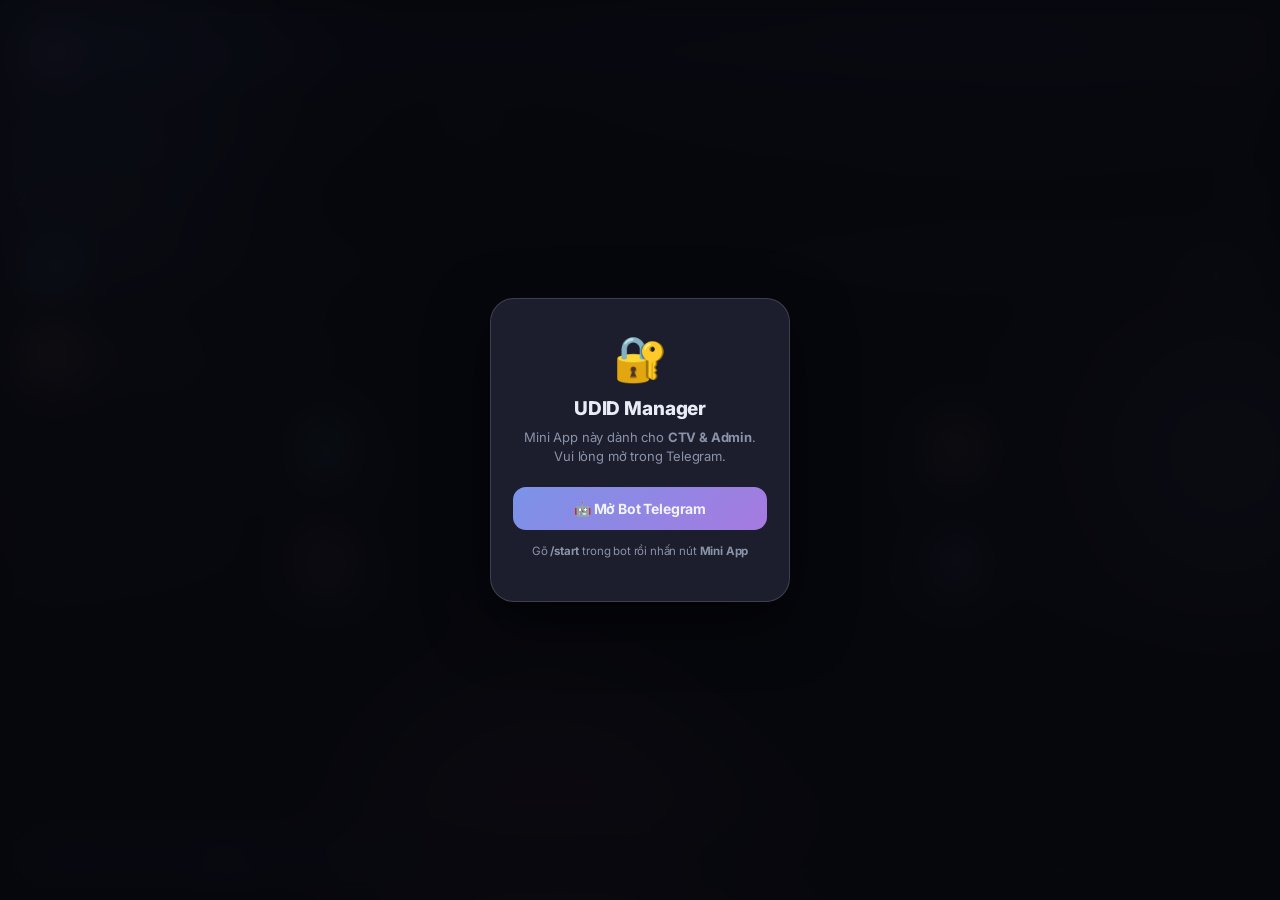
==== index.html @ 90523b60 "Add files via upload" ====
<!doctype html>
<html lang="vi">

<head>
    <meta charset="utf-8" />
    <meta name="viewport"
        content="width=device-width,initial-scale=1,maximum-scale=1,user-scalable=no,viewport-fit=cover" />
    <meta name="theme-color" content="#07080d" />
    <title>UDID Manager</title>
    <link rel="preconnect" href="https://fonts.gstatic.com" crossorigin>
    <link href="https://fonts.googleapis.com/css2?family=Inter:wght@400;500;600;700;800;900&display=swap"
        rel="stylesheet">
    <link rel="stylesheet" href="styles.css?v=2">
    <script src="https://telegram.org/js/telegram-web-app.js"></script>
</head>

<body>

    <div id="aurora"><span class="blob b1"></span><span class="blob b2"></span><span class="blob b3"></span></div>

    <!-- TOPBAR -->
    <header class="topbar">
        <div class="user-card">
            <div class="avatar" id="avatar">?</div>
            <div class="user-meta">
                <div class="user-name" id="userName">Đang tải...</div>
                <div class="user-id" id="userId">—</div>
            </div>
            <div class="role-pill" id="rolePill">—</div>
        </div>

        <div class="stats-strip">
            <div class="stat-chip"><span class="sv" id="stBalance">—</span><span class="sl">Số dư</span></div>
            <div class="stat-chip"><span class="sv" id="stCanVip1">—</span><span class="sl">Vip1 còn</span></div>
            <div class="stat-chip"><span class="sv" id="stCanVip2">—</span><span class="sl">Vip2 còn</span></div>
        </div>
    </header>

    <!-- BOTTOM TABS -->
    <nav class="tabs" id="tabsBar">
        <button class="tab active" data-tab="home">
            <span class="tab-ico"><svg viewBox="0 0 24 24" fill="none">
                    <path d="M3 12l9-9 9 9" stroke="currentColor" stroke-width="1.7" stroke-linecap="round"
                        stroke-linejoin="round" />
                    <path d="M5 10v9a1 1 0 0 0 1 1h4v-5h4v5h4a1 1 0 0 0 1-1v-9" stroke="currentColor" stroke-width="1.7"
                        stroke-linejoin="round" />
                </svg></span>
            <label>Trang chủ</label>
        </button>
        <button class="tab" data-tab="approve">
            <span class="tab-ico"><svg viewBox="0 0 24 24" fill="none">
                    <path d="M9 12l2 2 4-4" stroke="currentColor" stroke-width="1.8" stroke-linecap="round"
                        stroke-linejoin="round" />
                    <circle cx="12" cy="12" r="8.5" stroke="currentColor" stroke-width="1.6" />
                </svg></span>
            <label>Duyệt</label>
        </button>
        <button class="tab" data-tab="more">
            <span class="tab-ico"><svg viewBox="0 0 24 24" fill="none">
                    <circle cx="5" cy="12" r="1.5" fill="currentColor" />
                    <circle cx="12" cy="12" r="1.5" fill="currentColor" />
                    <circle cx="19" cy="12" r="1.5" fill="currentColor" />
                </svg></span>
            <label>Khác</label>
        </button>
        <button class="tab admin-only" data-tab="admin" hidden>
            <span class="tab-ico"><svg viewBox="0 0 24 24" fill="none">
                    <path d="M12 2l2.4 4.9 5.4.8-3.9 3.8 1 5.4L12 14.4l-4.9 2.5 1-5.4L4.2 7.7l5.4-.8L12 2z"
                        stroke="currentColor" stroke-width="1.6" stroke-linejoin="round" />
                </svg></span>
            <label>Admin</label>
        </button>
    </nav>

    <main>

        <!-- ══ HOME ══ -->
        <section class="page active" id="page-home">
            <div class="page-head">
                <h2>Xin chào 👋</h2>
                <button class="btn-icon" id="refreshBtn" title="Làm mới">
                    <svg viewBox="0 0 24 24" fill="none">
                        <path d="M5 12a7 7 0 1 0 2-4.9" stroke="currentColor" stroke-width="1.8"
                            stroke-linecap="round" />
                        <path d="M5 5v5h5" stroke="currentColor" stroke-width="1.8" stroke-linecap="round"
                            stroke-linejoin="round" />
                    </svg>
                </button>
            </div>

            <!-- Balance card -->
            <div class="info-card" id="balCard">
                <div class="ic-icon" style="background:linear-gradient(135deg,#3fbf96,#5b93d4)">
                    <svg viewBox="0 0 24 24" fill="none">
                        <circle cx="12" cy="12" r="9" stroke="currentColor" stroke-width="1.6" />
                        <path
                            d="M12 7v1.5M12 15.5V17M9 10.5c0-1.4 1.3-2.5 3-2.5s3 1.1 3 2.5-1.3 2.5-3 2.5-3 1.1-3 2.5S10.7 17.5 12 17.5s3-1.1 3-2.5"
                            stroke="currentColor" stroke-width="1.5" stroke-linecap="round" />
                    </svg>
                </div>
                <div class="ic-body">
                    <p class="ic-label">Số dư tài khoản</p>
                    <p class="ic-val" id="balCardVal">—</p>
                </div>
                <button class="btn-sm" id="napBtn">💳 Nạp</button>
            </div>

            <!-- Price info -->
            <div class="info-card">
                <div class="ic-icon" style="background:linear-gradient(135deg,#c9a14a,#e87a9c)">
                    <svg viewBox="0 0 24 24" fill="none">
                        <path d="M6 16.5 8.2 7l3.8 3.2L15.8 7 18 16.5H6z" stroke="currentColor" stroke-width="1.6"
                            stroke-linejoin="round" />
                    </svg>
                </div>
                <div class="ic-body">
                    <p class="ic-label">Giá duyệt hôm nay</p>
                    <p class="ic-val" id="priceVal">Vip1: — · Vip2: —</p>
                </div>
            </div>

            <!-- Quick action buttons -->
            <div class="quick-grid">
                <button class="quick-btn" data-go="approve" data-focus="vip1">
                    <span class="qb-ico" style="background:linear-gradient(135deg,#3fbf96,#5b93d4)">
                        <svg viewBox="0 0 24 24" fill="none">
                            <path d="M9 12l2 2 4-4" stroke="currentColor" stroke-width="1.8" stroke-linecap="round"
                                stroke-linejoin="round" />
                            <circle cx="12" cy="12" r="8.5" stroke="currentColor" stroke-width="1.6" />
                        </svg>
                    </span>
                    <span>Duyệt Vip1</span>
                </button>
                <button class="quick-btn" data-go="approve" data-focus="vip2">
                    <span class="qb-ico" style="background:linear-gradient(135deg,#c9a14a,#e87a9c)">
                        <svg viewBox="0 0 24 24" fill="none">
                            <path d="M12 2l2.4 4.9 5.4.8-3.9 3.8 1 5.4L12 14.4l-4.9 2.5 1-5.4L4.2 7.7l5.4-.8L12 2z"
                                stroke="currentColor" stroke-width="1.6" stroke-linejoin="round" />
                        </svg>
                    </span>
                    <span>Duyệt Vip2</span>
                </button>
                <button class="quick-btn" data-go="approve" data-focus="delete">
                    <span class="qb-ico" style="background:linear-gradient(135deg,#e85a78,#a67ae0)">
                        <svg viewBox="0 0 24 24" fill="none">
                            <path d="M3 6h18M8 6V4h8v2M19 6l-1 14H6L5 6" stroke="currentColor" stroke-width="1.7"
                                stroke-linecap="round" stroke-linejoin="round" />
                        </svg>
                    </span>
                    <span>Xóa UDID</span>
                </button>
                <button class="quick-btn" data-go="approve" data-focus="replace">
                    <span class="qb-ico" style="background:linear-gradient(135deg,#7b93e8,#a67ae0)">
                        <svg viewBox="0 0 24 24" fill="none">
                            <path d="M5 12a7 7 0 1 0 2-4.9" stroke="currentColor" stroke-width="1.7"
                                stroke-linecap="round" />
                            <path d="M5 5v5h5" stroke="currentColor" stroke-width="1.7" stroke-linecap="round"
                                stroke-linejoin="round" />
                        </svg>
                    </span>
                    <span>Replace</span>
                </button>
            </div>
        </section>

        <!-- ══ DUYỆT ══ -->
        <section class="page" id="page-approve">
            <div class="page-head">
                <h2>Duyệt UDID</h2>
            </div>

            <div class="form-card">
                <label class="form-label">UDID / UUID khách hàng</label>
                <div class="input-row">
                    <input id="udidInput" type="text" placeholder="00008020-000D2D081A92002E" autocomplete="off"
                        autocorrect="off" autocapitalize="none" spellcheck="false" />
                    <button class="btn-icon" id="pasteBtn" title="Dán">
                        <svg viewBox="0 0 24 24" fill="none">
                            <rect x="8" y="4" width="13" height="17" rx="2" stroke="currentColor" stroke-width="1.6" />
                            <path d="M5 7H4a2 2 0 0 0-2 2v10a2 2 0 0 0 2 2h10a2 2 0 0 0 2-2v-1" stroke="currentColor"
                                stroke-width="1.6" stroke-linecap="round" />
                        </svg>
                    </button>
                </div>

                <!-- Nút duyệt chính -->
                <div class="btn-group" id="approveActions">
                    <button class="btn-approve vip1" id="btnVip1">👤 Duyệt Vip1</button>
                    <button class="btn-approve vip2" id="btnVip2">🔥 Duyệt Vip2</button>
                </div>

                <!-- Nút phụ -->
                <div class="btn-group-sm">
                    <button class="btn-sm-outline" id="btnNangvip">⬆️ Nâng Vip1→2</button>
                    <button class="btn-sm-outline danger" id="btnDelete">🗑️ Xóa</button>
                </div>

                <!-- Replace: ô UDID mới -->
                <div id="replaceSection">
                    <label class="form-label" style="margin-top:14px">UDID mới (để replace)</label>
                    <div class="input-row">
                        <input id="udidNewInput" type="text" placeholder="UDID mới..." autocomplete="off"
                            autocorrect="off" autocapitalize="none" spellcheck="false" />
                        <button class="btn-icon" id="pasteNewBtn" title="Dán mới">
                            <svg viewBox="0 0 24 24" fill="none">
                                <rect x="8" y="4" width="13" height="17" rx="2" stroke="currentColor"
                                    stroke-width="1.6" />
                                <path d="M5 7H4a2 2 0 0 0-2 2v10a2 2 0 0 0 2 2h10a2 2 0 0 0 2-2v-1"
                                    stroke="currentColor" stroke-width="1.6" stroke-linecap="round" />
                            </svg>
                        </button>
                    </div>
                    <button class="btn-sm-outline" id="btnReplace" style="width:100%;margin-top:8px">🔄 Replace
                        UDID</button>
                </div>
            </div>

            <!-- Kết quả -->
            <div id="resultBox" class="result-box" hidden></div>
        </section>

        <!-- ══ KHÁC ══ -->
        <section class="page" id="page-more">
            <div class="page-head">
                <h2>Khác</h2>
            </div>

            <div class="list-cards">
                <div class="list-card" data-action="myid">
                    <div class="lc-icon" style="background:linear-gradient(135deg,#5b78d4,#7b93e8)">
                        <svg viewBox="0 0 24 24" fill="none">
                            <rect x="4" y="5" width="16" height="14" rx="2.5" stroke="currentColor"
                                stroke-width="1.6" />
                            <path d="M8 10h3.5M8 14h8" stroke="currentColor" stroke-width="1.5"
                                stroke-linecap="round" />
                        </svg>
                    </div>
                    <div>
                        <h5>ID Telegram của tôi</h5>
                        <p id="myidDisp">—</p>
                    </div>
                    <span class="lc-arr">copy</span>
                </div>

                <div class="list-card" data-action="myquota">
                    <div class="lc-icon" style="background:linear-gradient(135deg,#3fbf96,#5b93d4)">
                        <svg viewBox="0 0 24 24" fill="none">
                            <circle cx="12" cy="12" r="9" stroke="currentColor" stroke-width="1.6" />
                            <path
                                d="M12 7v1.5M12 15.5V17M9 10.5c0-1.4 1.3-2.5 3-2.5s3 1.1 3 2.5-1.3 2.5-3 2.5-3 1.1-3 2.5S10.7 17.5 12 17.5s3-1.1 3-2.5"
                                stroke="currentColor" stroke-width="1.5" stroke-linecap="round" />
                        </svg>
                    </div>
                    <div>
                        <h5>Số dư & Quota</h5>
                        <p id="quotaDisp">—</p>
                    </div>
                    <span class="lc-arr">›</span>
                </div>

                <div class="list-card" data-action="nap">
                    <div class="lc-icon" style="background:linear-gradient(135deg,#e6c15a,#3fbf96)">
                        <svg viewBox="0 0 24 24" fill="none">
                            <rect x="2" y="6" width="20" height="14" rx="2" stroke="currentColor" stroke-width="1.6" />
                            <path d="M2 10h20" stroke="currentColor" stroke-width="1.6" />
                            <path d="M6 15h4" stroke="currentColor" stroke-width="1.5" stroke-linecap="round" />
                        </svg>
                    </div>
                    <div>
                        <h5>Nạp tiền VND</h5>
                        <p>Tạo QR chuyển khoản</p>
                    </div>
                    <span class="lc-arr">›</span>
                </div>

                <div class="list-card" data-action="napusdt">
                    <div class="lc-icon" style="background:linear-gradient(135deg,#3fbf96,#7b93e8)">
                        <svg viewBox="0 0 24 24" fill="none">
                            <circle cx="12" cy="12" r="9" stroke="currentColor" stroke-width="1.6" />
                            <path d="M8.5 9.5h7M8.5 14.5h7M12 7v2M12 15v2" stroke="currentColor" stroke-width="1.5"
                                stroke-linecap="round" />
                        </svg>
                    </div>
                    <div>
                        <h5>Nạp USDT</h5>
                        <p>Binance Gift Card</p>
                    </div>
                    <span class="lc-arr">›</span>
                </div>

                <div class="list-card" data-action="contact">
                    <div class="lc-icon" style="background:linear-gradient(135deg,#a67ae0,#e87a9c)">
                        <svg viewBox="0 0 24 24" fill="none">
                            <path
                                d="M5 6.5A2.5 2.5 0 0 1 7.5 4h9A2.5 2.5 0 0 1 19 6.5v7a2.5 2.5 0 0 1-2.5 2.5H11l-4 3v-3H7.5A2.5 2.5 0 0 1 5 13.5v-7z"
                                stroke="currentColor" stroke-width="1.6" stroke-linejoin="round" />
                        </svg>
                    </div>
                    <div>
                        <h5>Liên hệ Admin</h5>
                        <p>Hỗ trợ · Báo lỗi</p>
                    </div>
                    <span class="lc-arr">›</span>
                </div>
            </div>
        </section>

        <!-- ══ ADMIN ══ -->
        <section class="page" id="page-admin">
            <div class="page-head">
                <h2>Admin</h2>
            </div>

            <div class="adm-section">Quản lý CTV</div>

            <div class="adm-card">
                <h4>Thêm CTV</h4>
                <input type="number" id="adm_ctv_id" placeholder="Telegram ID" />
                <input type="text" id="adm_ctv_name" placeholder="Tên CTV" />
                <button class="btn-adm primary" data-act="addctv">✅ Thêm CTV</button>
            </div>

            <div class="adm-card">
                <h4>Xóa CTV</h4>
                <input type="number" id="adm_ctv_del" placeholder="Telegram ID" />
                <button class="btn-adm danger" data-act="removectv">🗑️ Xóa CTV</button>
            </div>

            <div class="adm-card">
                <h4>Nạp tiền cho CTV</h4>
                <input type="number" id="adm_nap_id" placeholder="Telegram ID" />
                <input type="number" id="adm_nap_amount" placeholder="Số tiền (VND)" />
                <button class="btn-adm primary" data-act="nap_ctv">💰 Nạp tiền</button>
            </div>

            <div class="adm-section" style="margin-top:8px">Thông báo & Thống kê</div>

            <div class="adm-card">
                <h4>Broadcast cho CTV</h4>
                <textarea id="adm_broadcast" rows="3" placeholder="Nội dung tin nhắn..."></textarea>
                <button class="btn-adm primary" data-act="broadcast">📢 Gửi tất cả CTV</button>
            </div>

            <div class="adm-card">
                <h4>Thống kê UDID</h4>
                <p class="adm-desc">Xem tổng số UDID đang hoạt động trên hệ thống</p>
                <button class="btn-adm ghost" data-act="thongke">📊 Xem thống kê</button>
            </div>

            <div class="adm-section" style="margin-top:8px">Cài đặt giá</div>

            <div class="adm-card">
                <h4>Đặt giá duyệt</h4>
                <div class="adm-row">
                    <input type="number" id="adm_price_v1" placeholder="Giá Vip1 (VND)" />
                    <button class="btn-adm ghost" data-act="setprice_v1" style="white-space:nowrap">Set Vip1</button>
                </div>
                <div class="adm-row">
                    <input type="number" id="adm_price_v2" placeholder="Giá Vip2 (VND)" />
                    <button class="btn-adm ghost" data-act="setprice_v2" style="white-space:nowrap">Set Vip2</button>
                </div>
            </div>

        </section>

    </main>

    <!-- RESULT MODAL -->
    <div class="modal" id="modal" hidden>
        <div class="modal-card">
            <div class="modal-ico" id="modalIco">✅</div>
            <h3 id="modalTitle">Thành công</h3>
            <p id="modalBody"></p>
            <button class="btn-approve vip1" id="modalClose">Đóng</button>
        </div>
    </div>

    <div class="toast" id="toast"></div>
    <div class="loader" id="loader" hidden>
        <div class="spinner"></div>
    </div>

    <script src="app.js?v=2"></script>
</body>

</html>
---- styles.css ----
/* UDID Manager Mini App — CTV/Admin only */
:root {
    --bg: var(--tg-theme-bg-color, #07080d);
    --bg2: var(--tg-theme-secondary-bg-color, #0e1019);
    --text: var(--tg-theme-text-color, #d6dbe8);
    --text-s: #e8ecf6;
    --hint: var(--tg-theme-hint-color, #8b93a8);
    --iris: #7b93e8;
    --violet: #a67ae0;
    --rose: #e87a9c;
    --amber: #e6c15a;
    --mint: #3fbf96;
    --danger: #e85a78;
    --g1: rgba(255, 255, 255, .045);
    --g2: rgba(255, 255, 255, .08);
    --gb: rgba(255, 255, 255, .09);
    --gbh: rgba(255, 255, 255, .16);
    --shd: 0 4px 14px rgba(0, 0, 0, .3), 0 12px 32px rgba(0, 0, 0, .4);
    --ref: inset 0 1px 0 rgba(255, 255, 255, .1), inset 0 -1px 1px rgba(0, 0, 0, .15);
    --r-xl: 24px;
    --r-lg: 20px;
    --r-md: 16px;
    --r-sm: 12px;
    --ease-s: cubic-bezier(.34, 1.56, .64, 1);
    --ease-o: cubic-bezier(.2, .9, .2, 1);
}

*,
*::before,
*::after {
    box-sizing: border-box;
    -webkit-tap-highlight-color: transparent
}

[hidden] {
    display: none !important
}

html,
body {
    margin: 0;
    padding: 0
}

button,
input,
textarea {
    font-family: inherit
}

body {
    font-family: 'Inter', -apple-system, BlinkMacSystemFont, sans-serif;
    background: var(--bg);
    color: var(--text);
    overflow-x: hidden;
    -webkit-font-smoothing: antialiased;
    letter-spacing: -.01em;
    padding: 0 0 160px;
    min-height: 100vh;
}

/* aurora */
#aurora {
    position: fixed;
    inset: 0;
    z-index: -1;
    overflow: hidden;
    pointer-events: none;
    background: radial-gradient(900px 600px at 80% -5%, rgba(108, 140, 255, .2), transparent 60%),
        radial-gradient(700px 500px at -5% 40%, rgba(177, 108, 255, .16), transparent 60%),
        radial-gradient(600px 500px at 55% 110%, rgba(255, 107, 154, .14), transparent 60%),
        var(--bg)
}

.blob {
    position: absolute;
    border-radius: 50%;
    filter: blur(72px);
    opacity: .5;
    animation: fl 22s ease-in-out infinite;
    will-change: transform
}

.b1 {
    width: 360px;
    height: 360px;
    background: var(--iris);
    top: -80px;
    left: -80px
}

.b2 {
    width: 280px;
    height: 280px;
    background: var(--violet);
    top: 35%;
    right: -90px;
    animation-delay: -8s
}

.b3 {
    width: 320px;
    height: 320px;
    background: var(--rose);
    bottom: -120px;
    left: 30%;
    animation-delay: -15s
}

@keyframes fl {

    0%,
    100% {
        transform: translate(0, 0) scale(1)
    }

    33% {
        transform: translate(30px, -25px) scale(1.06)
    }

    66% {
        transform: translate(-18px, 22px) scale(.96)
    }
}

/* topbar */
.topbar {
    padding: max(14px, env(safe-area-inset-top)) 14px 6px
}

.user-card {
    display: grid;
    grid-template-columns: 50px 1fr auto;
    gap: 12px;
    align-items: center;
    padding: 12px 14px;
    background: linear-gradient(135deg, rgba(108, 140, 255, .22), rgba(177, 108, 255, .16) 55%, rgba(255, 107, 154, .12));
    border: 1px solid var(--gbh);
    border-radius: var(--r-lg);
    backdrop-filter: blur(22px) saturate(1.6);
    -webkit-backdrop-filter: blur(22px) saturate(1.6);
    box-shadow: var(--shd), var(--ref);
    overflow: hidden;
    animation: sd .6s var(--ease-o) both;
}

@keyframes sd {
    from {
        opacity: 0;
        transform: translateY(-12px)
    }

    to {
        opacity: 1;
        transform: none
    }
}

.avatar {
    width: 50px;
    height: 50px;
    border-radius: 50%;
    background: linear-gradient(135deg, var(--iris), var(--violet));
    display: flex;
    align-items: center;
    justify-content: center;
    font-weight: 800;
    font-size: 19px;
    color: #fff;
    box-shadow: 0 5px 18px rgba(108, 140, 255, .55);
    overflow: hidden;
}

.avatar img {
    width: 100%;
    height: 100%;
    object-fit: cover;
    border-radius: 50%
}

.user-meta {
    min-width: 0
}

.user-name {
    font-weight: 700;
    font-size: 15px;
    white-space: nowrap;
    overflow: hidden;
    text-overflow: ellipsis;
    color: var(--text-s)
}

.user-id {
    font-size: 11px;
    color: var(--hint);
    font-family: ui-monospace, monospace;
    margin-top: 2px
}

.role-pill {
    padding: 6px 10px;
    border-radius: 999px;
    font-size: 11px;
    font-weight: 800;
    white-space: nowrap;
    background: rgba(255, 210, 95, .15);
    color: var(--amber);
    border: 1px solid rgba(255, 210, 95, .35);
}

.role-pill.admin {
    background: linear-gradient(135deg, rgba(255, 210, 95, .3), rgba(255, 107, 154, .2));
    color: #ffe48a;
    border-color: rgba(255, 210, 95, .5)
}

.role-pill.ctv {
    background: rgba(123, 147, 232, .18);
    color: var(--iris);
    border-color: rgba(123, 147, 232, .35)
}

/* stats */
.stats-strip {
    display: grid;
    grid-template-columns: repeat(3, 1fr);
    gap: 8px;
    margin: 10px 14px 4px;
    animation: sd .7s .1s var(--ease-o) both
}

.stat-chip {
    background: var(--g1);
    border: 1px solid var(--gb);
    backdrop-filter: blur(14px);
    -webkit-backdrop-filter: blur(14px);
    border-radius: var(--r-md);
    padding: 9px 10px;
    display: flex;
    flex-direction: column;
    gap: 2px;
    box-shadow: var(--ref);
}

.stat-chip .sv {
    font-size: 15px;
    font-weight: 800;
    color: var(--text-s);
    line-height: 1
}

.stat-chip .sl {
    font-size: 9.5px;
    color: var(--hint);
    font-weight: 600;
    letter-spacing: .04em;
    text-transform: uppercase
}

/* tabs */
.tabs {
    position: fixed;
    bottom: max(12px, env(safe-area-inset-bottom));
    left: 14px;
    right: 14px;
    z-index: 200;
    display: grid;
    grid-template-columns: repeat(3, 1fr);
    gap: 4px;
    padding: 5px;
    background: rgba(12, 14, 22, .65);
    backdrop-filter: blur(28px) saturate(1.6);
    -webkit-backdrop-filter: blur(28px) saturate(1.6);
    border: 1px solid var(--gbh);
    border-radius: 20px;
    box-shadow: 0 12px 36px rgba(0, 0, 0, .5), var(--ref);
}

.tabs.with-admin {
    grid-template-columns: repeat(4, 1fr)
}

.tab {
    background: transparent;
    border: 0;
    color: var(--hint);
    padding: 8px 4px;
    border-radius: 14px;
    display: flex;
    flex-direction: column;
    align-items: center;
    gap: 3px;
    font-size: 10px;
    font-weight: 600;
    cursor: pointer;
    transition: color .25s, background .25s;
}

.tab .tab-ico {
    width: 21px;
    height: 21px;
    display: block;
    line-height: 0;
    transition: transform .3s var(--ease-s), color .2s;
    color: inherit
}

.tab .tab-ico svg {
    width: 100%;
    height: 100%;
    display: block
}

.tab.active {
    color: var(--text-s);
    background: linear-gradient(135deg, rgba(108, 140, 255, .22), rgba(177, 108, 255, .16))
}

.tab.active .tab-ico {
    transform: scale(1.1) translateY(-1px);
    color: var(--iris)
}

.tab:active .tab-ico {
    transform: scale(.88)
}

/* pages */
main {
    padding: 6px 14px 20px
}

.page {
    display: none;
    animation: pi .4s var(--ease-o) both;
    padding-bottom: 16px
}

.page.active {
    display: block
}

@keyframes pi {
    from {
        opacity: 0;
        transform: translateY(12px)
    }

    to {
        opacity: 1;
        transform: none
    }
}

.page-head {
    display: flex;
    align-items: center;
    justify-content: space-between;
    margin: 16px 2px 14px
}

.page-head h2 {
    margin: 0;
    font-size: 21px;
    font-weight: 800;
    letter-spacing: -.02em;
    color: var(--text-s)
}

/* btn-icon */
.btn-icon {
    background: var(--g2);
    border: 1px solid var(--gb);
    border-radius: 10px;
    width: 36px;
    height: 36px;
    display: flex;
    align-items: center;
    justify-content: center;
    cursor: pointer;
    color: var(--hint);
    transition: transform .2s, background .2s;
    flex-shrink: 0;
}

.btn-icon svg {
    width: 18px;
    height: 18px;
    display: block
}

.btn-icon:active {
    transform: scale(.9);
    background: var(--g1)
}

/* info cards (home) */
.info-card {
    display: grid;
    grid-template-columns: 50px 1fr auto;
    gap: 12px;
    align-items: center;
    padding: 13px;
    margin-bottom: 10px;
    background: var(--g1);
    border: 1px solid var(--gb);
    border-radius: var(--r-lg);
    backdrop-filter: blur(14px);
    -webkit-backdrop-filter: blur(14px);
    box-shadow: var(--ref);
    animation: pi .4s var(--ease-o) both;
}

.ic-icon {
    width: 50px;
    height: 50px;
    border-radius: 14px;
    display: flex;
    align-items: center;
    justify-content: center;
    color: #e8eefc;
    box-shadow: 0 5px 14px rgba(0, 0, 0, .3), inset 0 1px 0 rgba(255, 255, 255, .12);
    flex-shrink: 0;
}

.ic-icon svg {
    width: 24px;
    height: 24px;
    display: block
}

.ic-label {
    margin: 0;
    font-size: 11.5px;
    color: var(--hint);
    font-weight: 600
}

.ic-val {
    margin: 3px 0 0;
    font-size: 14.5px;
    font-weight: 800;
    color: var(--text-s)
}

/* quick grid */
.quick-grid {
    display: grid;
    grid-template-columns: 1fr 1fr;
    gap: 10px;
    margin-top: 4px
}

.quick-btn {
    display: flex;
    flex-direction: column;
    align-items: center;
    justify-content: center;
    gap: 10px;
    padding: 16px 8px;
    border-radius: var(--r-lg);
    background: var(--g1);
    border: 1px solid var(--gb);
    backdrop-filter: blur(14px);
    -webkit-backdrop-filter: blur(14px);
    box-shadow: var(--ref);
    cursor: pointer;
    font-size: 13px;
    font-weight: 700;
    color: var(--text-s);
    animation: pop .4s var(--ease-s) both;
    transition: transform .2s var(--ease-s), background .25s;
    text-align: center;
}

.quick-btn:active {
    transform: scale(.94)
}

.qb-ico {
    width: 44px;
    height: 44px;
    border-radius: 14px;
    display: flex;
    align-items: center;
    justify-content: center;
    color: #e8eefc;
    box-shadow: 0 5px 16px rgba(0, 0, 0, .3);
}

.qb-ico svg {
    width: 22px;
    height: 22px;
    display: block
}

.quick-btn:nth-child(1) {
    animation-delay: .04s
}

.quick-btn:nth-child(2) {
    animation-delay: .08s
}

.quick-btn:nth-child(3) {
    animation-delay: .12s
}

.quick-btn:nth-child(4) {
    animation-delay: .16s
}

@keyframes pop {
    from {
        opacity: 0;
        transform: scale(.5)
    }

    to {
        opacity: 1;
        transform: none
    }
}

/* form card (approve) */
.form-card {
    background: var(--g1);
    border: 1px solid var(--gb);
    border-radius: var(--r-lg);
    padding: 16px;
    backdrop-filter: blur(16px);
    -webkit-backdrop-filter: blur(16px);
    box-shadow: var(--ref);
}

.form-label {
    display: block;
    font-size: 12px;
    font-weight: 700;
    color: var(--hint);
    margin-bottom: 8px
}

.input-row {
    display: grid;
    grid-template-columns: 1fr 36px;
    gap: 8px;
    align-items: center
}

input[type="text"],
input[type="number"],
textarea {
    background: rgba(0, 0, 0, .3);
    border: 1px solid var(--gb);
    border-radius: 12px;
    color: var(--text-s);
    font-size: 14px;
    padding: 11px 13px;
    outline: none;
    width: 100%;
    transition: border-color .2s;
}

input:focus,
textarea:focus {
    border-color: rgba(123, 147, 232, .55)
}

input::placeholder,
textarea::placeholder {
    color: var(--hint);
    opacity: .7
}

.btn-group {
    display: grid;
    grid-template-columns: 1fr 1fr;
    gap: 10px;
    margin-top: 14px
}

.btn-approve {
    padding: 13px 10px;
    border-radius: 14px;
    border: 0;
    font-size: 14px;
    font-weight: 800;
    cursor: pointer;
    transition: transform .2s var(--ease-s), opacity .15s;
}

.btn-approve:active {
    transform: scale(.96)
}

.btn-approve.vip1 {
    background: linear-gradient(135deg, #3fbf96, #5b93d4);
    color: #fff;
    box-shadow: 0 5px 18px rgba(63, 191, 150, .35)
}

.btn-approve.vip2 {
    background: linear-gradient(135deg, #c9a14a, #e87a9c);
    color: #fff;
    box-shadow: 0 5px 18px rgba(201, 161, 74, .35)
}

.btn-group-sm {
    display: grid;
    grid-template-columns: 1fr 1fr;
    gap: 8px;
    margin-top: 8px
}

.btn-sm-outline {
    padding: 10px 8px;
    border-radius: 12px;
    border: 1px solid var(--gb);
    background: var(--g2);
    font-size: 12.5px;
    font-weight: 700;
    color: var(--text-s);
    cursor: pointer;
    transition: transform .2s, background .2s;
}

.btn-sm-outline:active {
    transform: scale(.96);
    background: var(--g1)
}

.btn-sm-outline.danger {
    border-color: rgba(232, 90, 120, .35);
    color: var(--danger)
}

/* result */
.result-box {
    margin-top: 12px;
    padding: 14px;
    border-radius: var(--r-md);
    background: rgba(0, 0, 0, .22);
    border: 1px solid var(--gb);
    font-size: 13px;
    color: var(--text-s);
    line-height: 1.6;
    white-space: pre-wrap;
    word-break: break-all;
}

.result-box.ok {
    border-color: rgba(63, 191, 150, .4);
    background: rgba(63, 191, 150, .07)
}

.result-box.err {
    border-color: rgba(232, 90, 120, .4);
    background: rgba(232, 90, 120, .07)
}

/* more (list cards) */
.list-cards {
    display: grid;
    gap: 9px
}

.list-card {
    display: grid;
    grid-template-columns: 46px 1fr auto;
    gap: 12px;
    align-items: center;
    padding: 13px;
    background: var(--g1);
    border: 1px solid var(--gb);
    border-radius: var(--r-lg);
    backdrop-filter: blur(14px);
    -webkit-backdrop-filter: blur(14px);
    box-shadow: var(--ref);
    cursor: pointer;
    animation: pi .4s var(--ease-o) both;
    transition: transform .2s;
}

.list-card:active {
    transform: scale(.98)
}

.lc-icon {
    width: 46px;
    height: 46px;
    border-radius: 14px;
    display: flex;
    align-items: center;
    justify-content: center;
    color: #e8eefc;
    box-shadow: 0 4px 12px rgba(0, 0, 0, .28);
    flex-shrink: 0;
}

.lc-icon svg {
    width: 21px;
    height: 21px;
    display: block
}

.list-card h5 {
    margin: 0;
    font-size: 14px;
    font-weight: 700;
    color: var(--text-s)
}

.list-card p {
    margin: 3px 0 0;
    font-size: 12px;
    color: var(--hint)
}

.lc-arr {
    font-size: 13px;
    color: var(--hint);
    white-space: nowrap
}

/* btn-sm */
.btn-sm {
    padding: 8px 12px;
    border-radius: 10px;
    border: 1px solid var(--gb);
    background: var(--g2);
    font-size: 12px;
    font-weight: 700;
    color: var(--text-s);
    cursor: pointer;
    white-space: nowrap;
    transition: transform .15s, background .15s;
}

.btn-sm:active {
    transform: scale(.94)
}

/* admin */
.adm-section {
    font-size: 10.5px;
    font-weight: 800;
    letter-spacing: .06em;
    text-transform: uppercase;
    color: var(--hint);
    padding: 10px 2px 4px
}

.adm-card {
    background: var(--g1);
    border: 1px solid var(--gb);
    border-radius: var(--r-lg);
    padding: 14px;
    display: flex;
    flex-direction: column;
    gap: 10px;
    margin-bottom: 10px;
    backdrop-filter: blur(14px);
    -webkit-backdrop-filter: blur(14px);
    box-shadow: var(--ref);
}

.adm-card h4 {
    margin: 0;
    font-size: 14.5px;
    font-weight: 700;
    color: var(--text-s)
}

.adm-desc {
    margin: 0;
    font-size: 12px;
    color: var(--hint);
    line-height: 1.45
}

.adm-row {
    display: grid;
    grid-template-columns: 1fr auto;
    gap: 8px;
    align-items: center
}

.btn-adm {
    padding: 11px 14px;
    border-radius: 12px;
    border: 0;
    font-size: 13px;
    font-weight: 700;
    cursor: pointer;
    transition: transform .2s var(--ease-s);
}

.btn-adm:active {
    transform: scale(.95)
}

.btn-adm.primary {
    background: linear-gradient(135deg, var(--iris), var(--violet));
    color: #f2f4fa;
    box-shadow: 0 4px 14px rgba(123, 147, 232, .3)
}

.btn-adm.ghost {
    background: var(--g2);
    border: 1px solid var(--gb);
    color: var(--text-s)
}

.btn-adm.danger {
    background: linear-gradient(135deg, var(--danger), #a04);
    color: #fff
}

textarea {
    min-height: 70px;
    resize: vertical
}

/* modal */
.modal {
    position: fixed;
    inset: 0;
    z-index: 1000;
    display: flex;
    align-items: center;
    justify-content: center;
    padding: 24px;
    background: rgba(7, 8, 13, .7);
    backdrop-filter: blur(16px)
}

.modal-card {
    background: linear-gradient(145deg, rgba(30, 32, 48, .95), rgba(20, 22, 34, .95));
    border: 1px solid var(--gbh);
    border-radius: var(--r-xl);
    padding: 28px 22px;
    max-width: 320px;
    width: 100%;
    text-align: center;
    box-shadow: var(--shd);
    animation: pop .35s var(--ease-s) both;
}

.modal-ico {
    font-size: 40px;
    margin-bottom: 10px
}

.modal-card h3 {
    margin: 0 0 8px;
    font-size: 18px;
    font-weight: 800;
    color: var(--text-s)
}

.modal-card p {
    margin: 0 0 18px;
    font-size: 13.5px;
    color: var(--hint);
    line-height: 1.55;
    white-space: pre-wrap
}

/* toast */
.toast {
    position: fixed;
    bottom: max(88px, calc(env(safe-area-inset-bottom)+72px));
    left: 50%;
    transform: translateX(-50%) translateY(16px);
    background: rgba(18, 20, 30, .92);
    color: var(--text-s);
    padding: 9px 18px;
    border-radius: 99px;
    font-size: 13px;
    font-weight: 600;
    white-space: nowrap;
    opacity: 0;
    transition: opacity .22s, transform .28s var(--ease-s);
    pointer-events: none;
    z-index: 9999;
    border: 1px solid var(--gb);
    backdrop-filter: blur(16px);
    max-width: calc(100vw - 36px);
    overflow: hidden;
    text-overflow: ellipsis;
}

.toast.show {
    opacity: 1;
    transform: translateX(-50%) translateY(0)
}

.toast.ok {
    border-color: rgba(63, 191, 150, .45)
}

.toast.err {
    border-color: rgba(232, 90, 120, .45)
}

/* loader */
.loader {
    position: fixed;
    inset: 0;
    z-index: 9998;
    display: flex;
    align-items: center;
    justify-content: center;
    background: rgba(7, 8, 13, .55);
    backdrop-filter: blur(10px)
}

.spinner {
    width: 38px;
    height: 38px;
    border: 3px solid var(--gb);
    border-top-color: var(--iris);
    border-radius: 50%;
    animation: spin .75s linear infinite
}

@keyframes spin {
    to {
        transform: rotate(360deg)
    }
}
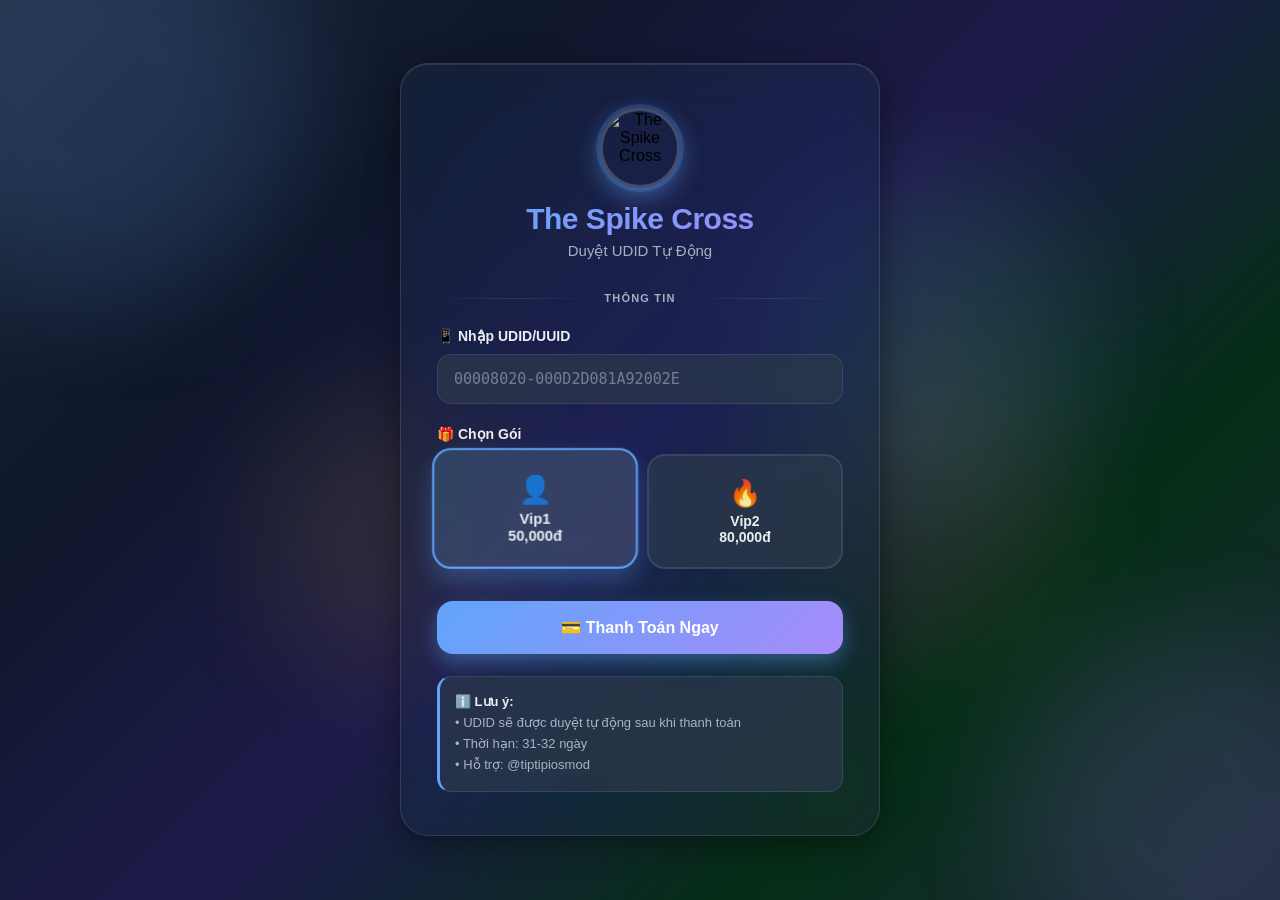
==== commit 57d59c98: "Add files via upload" ====
--- a/index.html
+++ b/index.html
@@ -1,386 +1,593 @@
-<!doctype html>
-<html lang="vi">
-
-<head>
-    <meta charset="utf-8" />
-    <meta name="viewport"
-        content="width=device-width,initial-scale=1,maximum-scale=1,user-scalable=no,viewport-fit=cover" />
-    <meta name="theme-color" content="#07080d" />
-    <title>UDID Manager</title>
-    <link rel="preconnect" href="https://fonts.gstatic.com" crossorigin>
-    <link href="https://fonts.googleapis.com/css2?family=Inter:wght@400;500;600;700;800;900&display=swap"
-        rel="stylesheet">
-    <link rel="stylesheet" href="styles.css?v=2">
-    <script src="https://telegram.org/js/telegram-web-app.js"></script>
-</head>
-
-<body>
-
-    <div id="aurora"><span class="blob b1"></span><span class="blob b2"></span><span class="blob b3"></span></div>
-
-    <!-- TOPBAR -->
-    <header class="topbar">
-        <div class="user-card">
-            <div class="avatar" id="avatar">?</div>
-            <div class="user-meta">
-                <div class="user-name" id="userName">Đang tải...</div>
-                <div class="user-id" id="userId">—</div>
-            </div>
-            <div class="role-pill" id="rolePill">—</div>
-        </div>
-
-        <div class="stats-strip">
-            <div class="stat-chip"><span class="sv" id="stBalance">—</span><span class="sl">Số dư</span></div>
-            <div class="stat-chip"><span class="sv" id="stCanVip1">—</span><span class="sl">Vip1 còn</span></div>
-            <div class="stat-chip"><span class="sv" id="stCanVip2">—</span><span class="sl">Vip2 còn</span></div>
-        </div>
-    </header>
-
-    <!-- BOTTOM TABS -->
-    <nav class="tabs" id="tabsBar">
-        <button class="tab active" data-tab="home">
-            <span class="tab-ico"><svg viewBox="0 0 24 24" fill="none">
-                    <path d="M3 12l9-9 9 9" stroke="currentColor" stroke-width="1.7" stroke-linecap="round"
-                        stroke-linejoin="round" />
-                    <path d="M5 10v9a1 1 0 0 0 1 1h4v-5h4v5h4a1 1 0 0 0 1-1v-9" stroke="currentColor" stroke-width="1.7"
-                        stroke-linejoin="round" />
-                </svg></span>
-            <label>Trang chủ</label>
-        </button>
-        <button class="tab" data-tab="approve">
-            <span class="tab-ico"><svg viewBox="0 0 24 24" fill="none">
-                    <path d="M9 12l2 2 4-4" stroke="currentColor" stroke-width="1.8" stroke-linecap="round"
-                        stroke-linejoin="round" />
-                    <circle cx="12" cy="12" r="8.5" stroke="currentColor" stroke-width="1.6" />
-                </svg></span>
-            <label>Duyệt</label>
-        </button>
-        <button class="tab" data-tab="more">
-            <span class="tab-ico"><svg viewBox="0 0 24 24" fill="none">
-                    <circle cx="5" cy="12" r="1.5" fill="currentColor" />
-                    <circle cx="12" cy="12" r="1.5" fill="currentColor" />
-                    <circle cx="19" cy="12" r="1.5" fill="currentColor" />
-                </svg></span>
-            <label>Khác</label>
-        </button>
-        <button class="tab admin-only" data-tab="admin" hidden>
-            <span class="tab-ico"><svg viewBox="0 0 24 24" fill="none">
-                    <path d="M12 2l2.4 4.9 5.4.8-3.9 3.8 1 5.4L12 14.4l-4.9 2.5 1-5.4L4.2 7.7l5.4-.8L12 2z"
-                        stroke="currentColor" stroke-width="1.6" stroke-linejoin="round" />
-                </svg></span>
-            <label>Admin</label>
-        </button>
-    </nav>
-
-    <main>
-
-        <!-- ══ HOME ══ -->
-        <section class="page active" id="page-home">
-            <div class="page-head">
-                <h2>Xin chào 👋</h2>
-                <button class="btn-icon" id="refreshBtn" title="Làm mới">
-                    <svg viewBox="0 0 24 24" fill="none">
-                        <path d="M5 12a7 7 0 1 0 2-4.9" stroke="currentColor" stroke-width="1.8"
-                            stroke-linecap="round" />
-                        <path d="M5 5v5h5" stroke="currentColor" stroke-width="1.8" stroke-linecap="round"
-                            stroke-linejoin="round" />
-                    </svg>
-                </button>
-            </div>
-
-            <!-- Balance card -->
-            <div class="info-card" id="balCard">
-                <div class="ic-icon" style="background:linear-gradient(135deg,#3fbf96,#5b93d4)">
-                    <svg viewBox="0 0 24 24" fill="none">
-                        <circle cx="12" cy="12" r="9" stroke="currentColor" stroke-width="1.6" />
-                        <path
-                            d="M12 7v1.5M12 15.5V17M9 10.5c0-1.4 1.3-2.5 3-2.5s3 1.1 3 2.5-1.3 2.5-3 2.5-3 1.1-3 2.5S10.7 17.5 12 17.5s3-1.1 3-2.5"
-                            stroke="currentColor" stroke-width="1.5" stroke-linecap="round" />
-                    </svg>
-                </div>
-                <div class="ic-body">
-                    <p class="ic-label">Số dư tài khoản</p>
-                    <p class="ic-val" id="balCardVal">—</p>
-                </div>
-                <button class="btn-sm" id="napBtn">💳 Nạp</button>
-            </div>
-
-            <!-- Price info -->
-            <div class="info-card">
-                <div class="ic-icon" style="background:linear-gradient(135deg,#c9a14a,#e87a9c)">
-                    <svg viewBox="0 0 24 24" fill="none">
-                        <path d="M6 16.5 8.2 7l3.8 3.2L15.8 7 18 16.5H6z" stroke="currentColor" stroke-width="1.6"
-                            stroke-linejoin="round" />
-                    </svg>
-                </div>
-                <div class="ic-body">
-                    <p class="ic-label">Giá duyệt hôm nay</p>
-                    <p class="ic-val" id="priceVal">Vip1: — · Vip2: —</p>
-                </div>
-            </div>
-
-            <!-- Quick action buttons -->
-            <div class="quick-grid">
-                <button class="quick-btn" data-go="approve" data-focus="vip1">
-                    <span class="qb-ico" style="background:linear-gradient(135deg,#3fbf96,#5b93d4)">
-                        <svg viewBox="0 0 24 24" fill="none">
-                            <path d="M9 12l2 2 4-4" stroke="currentColor" stroke-width="1.8" stroke-linecap="round"
-                                stroke-linejoin="round" />
-                            <circle cx="12" cy="12" r="8.5" stroke="currentColor" stroke-width="1.6" />
-                        </svg>
-                    </span>
-                    <span>Duyệt Vip1</span>
-                </button>
-                <button class="quick-btn" data-go="approve" data-focus="vip2">
-                    <span class="qb-ico" style="background:linear-gradient(135deg,#c9a14a,#e87a9c)">
-                        <svg viewBox="0 0 24 24" fill="none">
-                            <path d="M12 2l2.4 4.9 5.4.8-3.9 3.8 1 5.4L12 14.4l-4.9 2.5 1-5.4L4.2 7.7l5.4-.8L12 2z"
-                                stroke="currentColor" stroke-width="1.6" stroke-linejoin="round" />
-                        </svg>
-                    </span>
-                    <span>Duyệt Vip2</span>
-                </button>
-                <button class="quick-btn" data-go="approve" data-focus="delete">
-                    <span class="qb-ico" style="background:linear-gradient(135deg,#e85a78,#a67ae0)">
-                        <svg viewBox="0 0 24 24" fill="none">
-                            <path d="M3 6h18M8 6V4h8v2M19 6l-1 14H6L5 6" stroke="currentColor" stroke-width="1.7"
-                                stroke-linecap="round" stroke-linejoin="round" />
-                        </svg>
-                    </span>
-                    <span>Xóa UDID</span>
-                </button>
-                <button class="quick-btn" data-go="approve" data-focus="replace">
-                    <span class="qb-ico" style="background:linear-gradient(135deg,#7b93e8,#a67ae0)">
-                        <svg viewBox="0 0 24 24" fill="none">
-                            <path d="M5 12a7 7 0 1 0 2-4.9" stroke="currentColor" stroke-width="1.7"
-                                stroke-linecap="round" />
-                            <path d="M5 5v5h5" stroke="currentColor" stroke-width="1.7" stroke-linecap="round"
-                                stroke-linejoin="round" />
-                        </svg>
-                    </span>
-                    <span>Replace</span>
-                </button>
-            </div>
-        </section>
-
-        <!-- ══ DUYỆT ══ -->
-        <section class="page" id="page-approve">
-            <div class="page-head">
-                <h2>Duyệt UDID</h2>
-            </div>
-
-            <div class="form-card">
-                <label class="form-label">UDID / UUID khách hàng</label>
-                <div class="input-row">
-                    <input id="udidInput" type="text" placeholder="00008020-000D2D081A92002E" autocomplete="off"
-                        autocorrect="off" autocapitalize="none" spellcheck="false" />
-                    <button class="btn-icon" id="pasteBtn" title="Dán">
-                        <svg viewBox="0 0 24 24" fill="none">
-                            <rect x="8" y="4" width="13" height="17" rx="2" stroke="currentColor" stroke-width="1.6" />
-                            <path d="M5 7H4a2 2 0 0 0-2 2v10a2 2 0 0 0 2 2h10a2 2 0 0 0 2-2v-1" stroke="currentColor"
-                                stroke-width="1.6" stroke-linecap="round" />
-                        </svg>
-                    </button>
-                </div>
-
-                <!-- Nút duyệt chính -->
-                <div class="btn-group" id="approveActions">
-                    <button class="btn-approve vip1" id="btnVip1">👤 Duyệt Vip1</button>
-                    <button class="btn-approve vip2" id="btnVip2">🔥 Duyệt Vip2</button>
-                </div>
-
-                <!-- Nút phụ -->
-                <div class="btn-group-sm">
-                    <button class="btn-sm-outline" id="btnNangvip">⬆️ Nâng Vip1→2</button>
-                    <button class="btn-sm-outline danger" id="btnDelete">🗑️ Xóa</button>
-                </div>
-
-                <!-- Replace: ô UDID mới -->
-                <div id="replaceSection">
-                    <label class="form-label" style="margin-top:14px">UDID mới (để replace)</label>
-                    <div class="input-row">
-                        <input id="udidNewInput" type="text" placeholder="UDID mới..." autocomplete="off"
-                            autocorrect="off" autocapitalize="none" spellcheck="false" />
-                        <button class="btn-icon" id="pasteNewBtn" title="Dán mới">
-                            <svg viewBox="0 0 24 24" fill="none">
-                                <rect x="8" y="4" width="13" height="17" rx="2" stroke="currentColor"
-                                    stroke-width="1.6" />
-                                <path d="M5 7H4a2 2 0 0 0-2 2v10a2 2 0 0 0 2 2h10a2 2 0 0 0 2-2v-1"
-                                    stroke="currentColor" stroke-width="1.6" stroke-linecap="round" />
-                            </svg>
-                        </button>
-                    </div>
-                    <button class="btn-sm-outline" id="btnReplace" style="width:100%;margin-top:8px">🔄 Replace
-                        UDID</button>
-                </div>
-            </div>
-
-            <!-- Kết quả -->
-            <div id="resultBox" class="result-box" hidden></div>
-        </section>
-
-        <!-- ══ KHÁC ══ -->
-        <section class="page" id="page-more">
-            <div class="page-head">
-                <h2>Khác</h2>
-            </div>
-
-            <div class="list-cards">
-                <div class="list-card" data-action="myid">
-                    <div class="lc-icon" style="background:linear-gradient(135deg,#5b78d4,#7b93e8)">
-                        <svg viewBox="0 0 24 24" fill="none">
-                            <rect x="4" y="5" width="16" height="14" rx="2.5" stroke="currentColor"
-                                stroke-width="1.6" />
-                            <path d="M8 10h3.5M8 14h8" stroke="currentColor" stroke-width="1.5"
-                                stroke-linecap="round" />
-                        </svg>
-                    </div>
-                    <div>
-                        <h5>ID Telegram của tôi</h5>
-                        <p id="myidDisp">—</p>
-                    </div>
-                    <span class="lc-arr">copy</span>
-                </div>
-
-                <div class="list-card" data-action="myquota">
-                    <div class="lc-icon" style="background:linear-gradient(135deg,#3fbf96,#5b93d4)">
-                        <svg viewBox="0 0 24 24" fill="none">
-                            <circle cx="12" cy="12" r="9" stroke="currentColor" stroke-width="1.6" />
-                            <path
-                                d="M12 7v1.5M12 15.5V17M9 10.5c0-1.4 1.3-2.5 3-2.5s3 1.1 3 2.5-1.3 2.5-3 2.5-3 1.1-3 2.5S10.7 17.5 12 17.5s3-1.1 3-2.5"
-                                stroke="currentColor" stroke-width="1.5" stroke-linecap="round" />
-                        </svg>
-                    </div>
-                    <div>
-                        <h5>Số dư & Quota</h5>
-                        <p id="quotaDisp">—</p>
-                    </div>
-                    <span class="lc-arr">›</span>
-                </div>
-
-                <div class="list-card" data-action="nap">
-                    <div class="lc-icon" style="background:linear-gradient(135deg,#e6c15a,#3fbf96)">
-                        <svg viewBox="0 0 24 24" fill="none">
-                            <rect x="2" y="6" width="20" height="14" rx="2" stroke="currentColor" stroke-width="1.6" />
-                            <path d="M2 10h20" stroke="currentColor" stroke-width="1.6" />
-                            <path d="M6 15h4" stroke="currentColor" stroke-width="1.5" stroke-linecap="round" />
-                        </svg>
-                    </div>
-                    <div>
-                        <h5>Nạp tiền VND</h5>
-                        <p>Tạo QR chuyển khoản</p>
-                    </div>
-                    <span class="lc-arr">›</span>
-                </div>
-
-                <div class="list-card" data-action="napusdt">
-                    <div class="lc-icon" style="background:linear-gradient(135deg,#3fbf96,#7b93e8)">
-                        <svg viewBox="0 0 24 24" fill="none">
-                            <circle cx="12" cy="12" r="9" stroke="currentColor" stroke-width="1.6" />
-                            <path d="M8.5 9.5h7M8.5 14.5h7M12 7v2M12 15v2" stroke="currentColor" stroke-width="1.5"
-                                stroke-linecap="round" />
-                        </svg>
-                    </div>
-                    <div>
-                        <h5>Nạp USDT</h5>
-                        <p>Binance Gift Card</p>
-                    </div>
-                    <span class="lc-arr">›</span>
-                </div>
-
-                <div class="list-card" data-action="contact">
-                    <div class="lc-icon" style="background:linear-gradient(135deg,#a67ae0,#e87a9c)">
-                        <svg viewBox="0 0 24 24" fill="none">
-                            <path
-                                d="M5 6.5A2.5 2.5 0 0 1 7.5 4h9A2.5 2.5 0 0 1 19 6.5v7a2.5 2.5 0 0 1-2.5 2.5H11l-4 3v-3H7.5A2.5 2.5 0 0 1 5 13.5v-7z"
-                                stroke="currentColor" stroke-width="1.6" stroke-linejoin="round" />
-                        </svg>
-                    </div>
-                    <div>
-                        <h5>Liên hệ Admin</h5>
-                        <p>Hỗ trợ · Báo lỗi</p>
-                    </div>
-                    <span class="lc-arr">›</span>
-                </div>
-            </div>
-        </section>
-
-        <!-- ══ ADMIN ══ -->
-        <section class="page" id="page-admin">
-            <div class="page-head">
-                <h2>Admin</h2>
-            </div>
-
-            <div class="adm-section">Quản lý CTV</div>
-
-            <div class="adm-card">
-                <h4>Thêm CTV</h4>
-                <input type="number" id="adm_ctv_id" placeholder="Telegram ID" />
-                <input type="text" id="adm_ctv_name" placeholder="Tên CTV" />
-                <button class="btn-adm primary" data-act="addctv">✅ Thêm CTV</button>
-            </div>
-
-            <div class="adm-card">
-                <h4>Xóa CTV</h4>
-                <input type="number" id="adm_ctv_del" placeholder="Telegram ID" />
-                <button class="btn-adm danger" data-act="removectv">🗑️ Xóa CTV</button>
-            </div>
-
-            <div class="adm-card">
-                <h4>Nạp tiền cho CTV</h4>
-                <input type="number" id="adm_nap_id" placeholder="Telegram ID" />
-                <input type="number" id="adm_nap_amount" placeholder="Số tiền (VND)" />
-                <button class="btn-adm primary" data-act="nap_ctv">💰 Nạp tiền</button>
-            </div>
-
-            <div class="adm-section" style="margin-top:8px">Thông báo & Thống kê</div>
-
-            <div class="adm-card">
-                <h4>Broadcast cho CTV</h4>
-                <textarea id="adm_broadcast" rows="3" placeholder="Nội dung tin nhắn..."></textarea>
-                <button class="btn-adm primary" data-act="broadcast">📢 Gửi tất cả CTV</button>
-            </div>
-
-            <div class="adm-card">
-                <h4>Thống kê UDID</h4>
-                <p class="adm-desc">Xem tổng số UDID đang hoạt động trên hệ thống</p>
-                <button class="btn-adm ghost" data-act="thongke">📊 Xem thống kê</button>
-            </div>
-
-            <div class="adm-section" style="margin-top:8px">Cài đặt giá</div>
-
-            <div class="adm-card">
-                <h4>Đặt giá duyệt</h4>
-                <div class="adm-row">
-                    <input type="number" id="adm_price_v1" placeholder="Giá Vip1 (VND)" />
-                    <button class="btn-adm ghost" data-act="setprice_v1" style="white-space:nowrap">Set Vip1</button>
-                </div>
-                <div class="adm-row">
-                    <input type="number" id="adm_price_v2" placeholder="Giá Vip2 (VND)" />
-                    <button class="btn-adm ghost" data-act="setprice_v2" style="white-space:nowrap">Set Vip2</button>
-                </div>
-            </div>
-
-        </section>
-
-    </main>
-
-    <!-- RESULT MODAL -->
-    <div class="modal" id="modal" hidden>
-        <div class="modal-card">
-            <div class="modal-ico" id="modalIco">✅</div>
-            <h3 id="modalTitle">Thành công</h3>
-            <p id="modalBody"></p>
-            <button class="btn-approve vip1" id="modalClose">Đóng</button>
-        </div>
-    </div>
-
-    <div class="toast" id="toast"></div>
-    <div class="loader" id="loader" hidden>
-        <div class="spinner"></div>
-    </div>
-
-    <script src="app.js?v=2"></script>
-</body>
-
+<!DOCTYPE html>
+<html lang="vi">
+
+<head>
+    <meta charset="UTF-8">
+    <meta name="viewport" content="width=device-width, initial-scale=1.0">
+    <title>Duyệt UDID - The Spike Cross</title>
+    <link rel="stylesheet" href="https://cdnjs.cloudflare.com/ajax/libs/font-awesome/6.5.1/css/all.min.css">
+    <style>
+        * {
+            margin: 0;
+            padding: 0;
+            box-sizing: border-box;
+        }
+
+        :root {
+            --prism-1: rgba(96, 165, 250, 0.25);
+            --prism-2: rgba(167, 139, 250, 0.2);
+            --prism-3: rgba(248, 113, 113, 0.15);
+            --prism-4: rgba(110, 231, 183, 0.2);
+            --prism-5: rgba(250, 204, 21, 0.15);
+
+            --glass-bg: rgba(30, 41, 59, 0.5);
+            --glass-border: rgba(148, 163, 184, 0.2);
+            --glass-shadow: 0 8px 32px rgba(0, 0, 0, 0.4);
+            --text-primary: rgba(248, 250, 252, 0.95);
+            --text-secondary: rgba(203, 213, 225, 0.8);
+            --input-bg: rgba(51, 65, 85, 0.5);
+            --input-border: rgba(100, 116, 139, 0.3);
+            --btn-gradient-1: #60a5fa;
+            --btn-gradient-2: #a78bfa;
+        }
+
+        body {
+            min-height: 100vh;
+            display: flex;
+            align-items: center;
+            justify-content: center;
+            font-family: -apple-system, BlinkMacSystemFont, 'SF Pro Display', 'Segoe UI', sans-serif;
+            position: relative;
+            overflow: hidden;
+            padding: 20px;
+            background: #0f172a;
+        }
+
+        .prism-bg {
+            position: fixed;
+            inset: 0;
+            z-index: 0;
+            background: linear-gradient(135deg,
+                    #1e293b 0%,
+                    #0f172a 25%,
+                    #1e1b4b 50%,
+                    #052e16 75%,
+                    #1e293b 100%);
+        }
+
+        .prism-layer {
+            position: absolute;
+            border-radius: 50%;
+            filter: blur(60px);
+            mix-blend-mode: normal;
+            animation: float 20s ease-in-out infinite;
+            opacity: 0.6;
+        }
+
+        .prism-1 {
+            width: 400px;
+            height: 400px;
+            background: var(--prism-1);
+            top: -100px;
+            left: -100px;
+            animation-duration: 25s;
+        }
+
+        .prism-2 {
+            width: 350px;
+            height: 350px;
+            background: var(--prism-2);
+            bottom: -80px;
+            right: -80px;
+            animation-duration: 30s;
+            animation-delay: -5s;
+        }
+
+        .prism-3 {
+            width: 300px;
+            height: 300px;
+            background: var(--prism-3);
+            top: 40%;
+            left: 60%;
+            animation-duration: 35s;
+            animation-delay: -10s;
+        }
+
+        .prism-4 {
+            width: 320px;
+            height: 320px;
+            background: var(--prism-4);
+            top: 20%;
+            right: 15%;
+            animation-duration: 28s;
+            animation-delay: -15s;
+        }
+
+        .prism-5 {
+            width: 280px;
+            height: 280px;
+            background: var(--prism-5);
+            bottom: 25%;
+            left: 20%;
+            animation-duration: 32s;
+            animation-delay: -8s;
+        }
+
+        @keyframes float {
+
+            0%,
+            100% {
+                transform: translate(0, 0) scale(1);
+            }
+
+            33% {
+                transform: translate(50px, -40px) scale(1.1);
+            }
+
+            66% {
+                transform: translate(-40px, 30px) scale(0.9);
+            }
+        }
+
+        .container {
+            position: relative;
+            z-index: 10;
+            width: 100%;
+            max-width: 480px;
+            background: var(--glass-bg);
+            border: 1px solid var(--glass-border);
+            border-radius: 28px;
+            padding: 44px 36px;
+            backdrop-filter: blur(20px) saturate(180%);
+            -webkit-backdrop-filter: blur(20px) saturate(180%);
+            box-shadow: var(--glass-shadow),
+                inset 0 1px 0 rgba(255, 255, 255, 0.1);
+            animation: slideUp 0.6s cubic-bezier(0.34, 1.56, 0.64, 1);
+        }
+
+        @keyframes slideUp {
+            from {
+                opacity: 0;
+                transform: translateY(50px) scale(0.9);
+            }
+
+            to {
+                opacity: 1;
+                transform: translateY(0) scale(1);
+            }
+        }
+
+        .logo {
+            text-align: center;
+            margin-bottom: 32px;
+        }
+
+        .logo-avatar {
+            width: 80px;
+            height: 80px;
+            border-radius: 50%;
+            margin: 0 auto 14px;
+            display: block;
+            animation: float-icon 3s ease-in-out infinite;
+            box-shadow: 0 8px 24px rgba(96, 165, 250, 0.5),
+                0 0 0 4px rgba(96, 165, 250, 0.2);
+            border: 3px solid rgba(248, 250, 252, 0.2);
+            object-fit: cover;
+        }
+
+        @keyframes float-icon {
+
+            0%,
+            100% {
+                transform: translateY(0) scale(1);
+            }
+
+            50% {
+                transform: translateY(-12px) scale(1.05);
+            }
+        }
+
+        h1 {
+            font-size: 30px;
+            font-weight: 700;
+            background: linear-gradient(135deg, var(--btn-gradient-1), var(--btn-gradient-2));
+            -webkit-background-clip: text;
+            -webkit-text-fill-color: transparent;
+            background-clip: text;
+            margin-bottom: 6px;
+            letter-spacing: -0.5px;
+        }
+
+        .subtitle {
+            font-size: 15px;
+            color: var(--text-secondary);
+            font-weight: 500;
+        }
+
+        .divider {
+            display: flex;
+            align-items: center;
+            gap: 12px;
+            margin: 28px 0 24px;
+        }
+
+        .divider::before,
+        .divider::after {
+            content: '';
+            flex: 1;
+            height: 1px;
+            background: linear-gradient(90deg,
+                    transparent,
+                    var(--input-border),
+                    transparent);
+        }
+
+        .divider span {
+            font-size: 11px;
+            color: var(--text-secondary);
+            text-transform: uppercase;
+            letter-spacing: 1.2px;
+            font-weight: 600;
+        }
+
+        .form-group {
+            margin-bottom: 22px;
+        }
+
+        label {
+            display: block;
+            font-size: 14px;
+            font-weight: 600;
+            color: var(--text-primary);
+            margin-bottom: 10px;
+        }
+
+        input[type="text"] {
+            width: 100%;
+            padding: 15px 16px;
+            background: var(--input-bg);
+            border: 1.5px solid var(--input-border);
+            border-radius: 14px;
+            font-size: 15px;
+            color: var(--text-primary);
+            backdrop-filter: blur(8px);
+            -webkit-backdrop-filter: blur(8px);
+            transition: all 0.3s ease;
+            font-family: 'SF Mono', 'Consolas', monospace;
+        }
+
+        input[type="text"]::placeholder {
+            color: var(--text-secondary);
+            opacity: 0.6;
+        }
+
+        input[type="text"]:focus {
+            outline: none;
+            border-color: var(--btn-gradient-1);
+            background: rgba(51, 65, 85, 0.7);
+            box-shadow: 0 0 0 4px rgba(96, 165, 250, 0.15),
+                0 4px 12px rgba(96, 165, 250, 0.2);
+            transform: translateY(-1px);
+        }
+
+        .package-select {
+            display: grid;
+            grid-template-columns: 1fr 1fr;
+            gap: 14px;
+            margin-top: 12px;
+        }
+
+        .package-option {
+            position: relative;
+        }
+
+        .package-option input[type="radio"] {
+            position: absolute;
+            opacity: 0;
+        }
+
+        .package-option label {
+            display: block;
+            background: var(--input-bg);
+            border: 2px solid var(--input-border);
+            border-radius: 18px;
+            padding: 22px 14px;
+            text-align: center;
+            cursor: pointer;
+            backdrop-filter: blur(8px);
+            -webkit-backdrop-filter: blur(8px);
+            transition: all 0.3s cubic-bezier(0.34, 1.56, 0.64, 1);
+            position: relative;
+            overflow: hidden;
+        }
+
+        .package-option label::before {
+            content: '';
+            position: absolute;
+            inset: 0;
+            background: linear-gradient(135deg, var(--btn-gradient-1), var(--btn-gradient-2));
+            opacity: 0;
+            transition: opacity 0.3s ease;
+        }
+
+        .package-option input[type="radio"]:checked+label::before {
+            opacity: 0.15;
+        }
+
+        .package-option input[type="radio"]:checked+label {
+            border-color: var(--btn-gradient-1);
+            transform: scale(1.05) translateY(-3px);
+            box-shadow: 0 12px 24px rgba(96, 165, 250, 0.3);
+        }
+
+        .package-name {
+            font-size: 26px;
+            margin-bottom: 4px;
+            position: relative;
+            z-index: 1;
+        }
+
+        .package-price {
+            font-size: 14px;
+            font-weight: 600;
+            color: var(--text-primary);
+            position: relative;
+            z-index: 1;
+        }
+
+        .submit-btn {
+            width: 100%;
+            padding: 17px;
+            background: linear-gradient(135deg, var(--btn-gradient-1), var(--btn-gradient-2));
+            color: white;
+            border: none;
+            border-radius: 16px;
+            font-size: 16px;
+            font-weight: 700;
+            cursor: pointer;
+            box-shadow: 0 8px 20px rgba(96, 165, 250, 0.4);
+            transition: all 0.3s cubic-bezier(0.34, 1.56, 0.64, 1);
+            position: relative;
+            overflow: hidden;
+        }
+
+        .submit-btn::before {
+            content: '';
+            position: absolute;
+            inset: 0;
+            background: linear-gradient(135deg,
+                    rgba(255, 255, 255, 0.2),
+                    transparent);
+            opacity: 0;
+            transition: opacity 0.3s ease;
+        }
+
+        .submit-btn:hover {
+            transform: translateY(-2px);
+            box-shadow: 0 12px 28px rgba(96, 165, 250, 0.5);
+        }
+
+        .submit-btn:hover::before {
+            opacity: 1;
+        }
+
+        .submit-btn:active {
+            transform: translateY(0);
+        }
+
+        .submit-btn:disabled {
+            opacity: 0.6;
+            cursor: not-allowed;
+            transform: none;
+        }
+
+        .info-box {
+            background: var(--input-bg);
+            border: 1px solid var(--input-border);
+            border-left: 3px solid var(--btn-gradient-1);
+            border-radius: 14px;
+            padding: 15px;
+            margin-top: 22px;
+            font-size: 13px;
+            color: var(--text-secondary);
+            line-height: 1.6;
+            backdrop-filter: blur(8px);
+            -webkit-backdrop-filter: blur(8px);
+        }
+
+        .info-box strong {
+            color: var(--text-primary);
+        }
+
+        .error {
+            border-left-color: #f87171;
+            animation: shake 0.5s ease;
+        }
+
+        @keyframes shake {
+
+            0%,
+            100% {
+                transform: translateX(0);
+            }
+
+            25% {
+                transform: translateX(-8px);
+            }
+
+            75% {
+                transform: translateX(8px);
+            }
+        }
+
+        .loading {
+            display: none;
+            text-align: center;
+            margin-top: 22px;
+        }
+
+        .loading.show {
+            display: block;
+        }
+
+        .spinner {
+            width: 44px;
+            height: 44px;
+            border: 3px solid rgba(96, 165, 250, 0.2);
+            border-top-color: var(--btn-gradient-1);
+            border-radius: 50%;
+            animation: spin 0.8s linear infinite;
+            margin: 0 auto 10px;
+        }
+
+        @keyframes spin {
+            to {
+                transform: rotate(360deg);
+            }
+        }
+
+        @media (max-width: 480px) {
+            .container {
+                padding: 36px 28px;
+            }
+
+            h1 {
+                font-size: 26px;
+            }
+
+            .package-select {
+                gap: 12px;
+            }
+        }
+    </style>
+</head>
+
+<body>
+    <div class="prism-bg">
+        <div class="prism-layer prism-1"></div>
+        <div class="prism-layer prism-2"></div>
+        <div class="prism-layer prism-3"></div>
+        <div class="prism-layer prism-4"></div>
+        <div class="prism-layer prism-5"></div>
+    </div>
+
+    <div class="container">
+        <div class="logo">
+            <img src="https://bio.linkcdn.cc/upload/2024040505/171229360600038148.jpg" alt="The Spike Cross"
+                class="logo-avatar">
+            <h1>The Spike Cross</h1>
+            <p class="subtitle">Duyệt UDID Tự Động</p>
+        </div>
+
+        <div class="divider"><span>Thông Tin</span></div>
+
+        <form id="paymentForm">
+            <div class="form-group">
+                <label for="udid">📱 Nhập UDID/UUID</label>
+                <input type="text" id="udid" name="udid" placeholder="00008020-000D2D081A92002E" required>
+            </div>
+
+            <div class="form-group">
+                <label>🎁 Chọn Gói</label>
+                <div class="package-select">
+                    <div class="package-option">
+                        <input type="radio" id="vip1" name="package" value="vip1" checked>
+                        <label for="vip1">
+                            <div class="package-name">👤</div>
+                            <div class="package-price">Vip1</div>
+                            <div class="package-price">50,000đ</div>
+                        </label>
+                    </div>
+                    <div class="package-option">
+                        <input type="radio" id="vip2" name="package" value="vip2">
+                        <label for="vip2">
+                            <div class="package-name">🔥</div>
+                            <div class="package-price">Vip2</div>
+                            <div class="package-price">80,000đ</div>
+                        </label>
+                    </div>
+                </div>
+            </div>
+
+            <button type="submit" class="submit-btn" id="submitBtn">
+                💳 Thanh Toán Ngay
+            </button>
+        </form>
+
+        <div class="loading" id="loading">
+            <div class="spinner"></div>
+            <p style="color: var(--text-secondary);">Đang tạo thanh toán...</p>
+        </div>
+
+        <div class="info-box" id="infoBox">
+            <strong>ℹ️ Lưu ý:</strong><br>
+            • UDID sẽ được duyệt tự động sau khi thanh toán<br>
+            • Thời hạn: 31-32 ngày<br>
+            • Hỗ trợ: @tiptipiosmod
+        </div>
+    </div>
+
+    <script>
+        const API_URL = 'https://your-api-domain.com/api';
+
+        function isValidUDID(udid) {
+            const patterns = [
+                /^[A-F0-9]{40}$/i,
+                /^[0-9A-F]{8}-[0-9A-F]{4}-[0-9A-F]{4}-[0-9A-F]{4}-[0-9A-F]{12}$/i,
+                /^[0-9A-F]{8}-[0-9A-F]{16}$/i
+            ];
+            return patterns.some(pattern => pattern.test(udid.trim()));
+        }
+
+        document.getElementById('paymentForm').addEventListener('submit', async (e) => {
+            e.preventDefault();
+
+            const udid = document.getElementById('udid').value.trim().toUpperCase();
+            const packageType = document.querySelector('input[name="package"]:checked').value;
+            const submitBtn = document.getElementById('submitBtn');
+            const loading = document.getElementById('loading');
+            const infoBox = document.getElementById('infoBox');
+
+            infoBox.classList.remove('error');
+            infoBox.innerHTML = `
+                <strong>ℹ️ Lưu ý:</strong><br>
+                • UDID sẽ được duyệt tự động sau khi thanh toán<br>
+                • Thời hạn: 31 ngày<br>
+                • Hỗ trợ: @tiptipiosmod
+            `;
+
+            if (!isValidUDID(udid)) {
+                infoBox.classList.add('error');
+                infoBox.innerHTML = '<strong>❌ UDID không hợp lệ!</strong><br>Vui lòng kiểm tra lại.';
+                return;
+            }
+
+            submitBtn.disabled = true;
+            loading.classList.add('show');
+
+            try {
+                const response = await fetch(`${API_URL}/create-payment`, {
+                    method: 'POST',
+                    headers: { 'Content-Type': 'application/json' },
+                    body: JSON.stringify({ udid, package: packageType })
+                });
+
+                const data = await response.json();
+
+                if (data.success && data.paymentUrl) {
+                    localStorage.setItem('selectedPackage', packageType);
+                    window.location.href = data.paymentUrl;
+                } else {
+                    throw new Error(data.message || 'Không thể tạo thanh toán');
+                }
+            } catch (error) {
+                infoBox.classList.add('error');
+                infoBox.innerHTML = `<strong>❌ Lỗi:</strong> ${error.message}`;
+                submitBtn.disabled = false;
+                loading.classList.remove('show');
+            }
+        });
+    </script>
+</body>
+
 </html>
